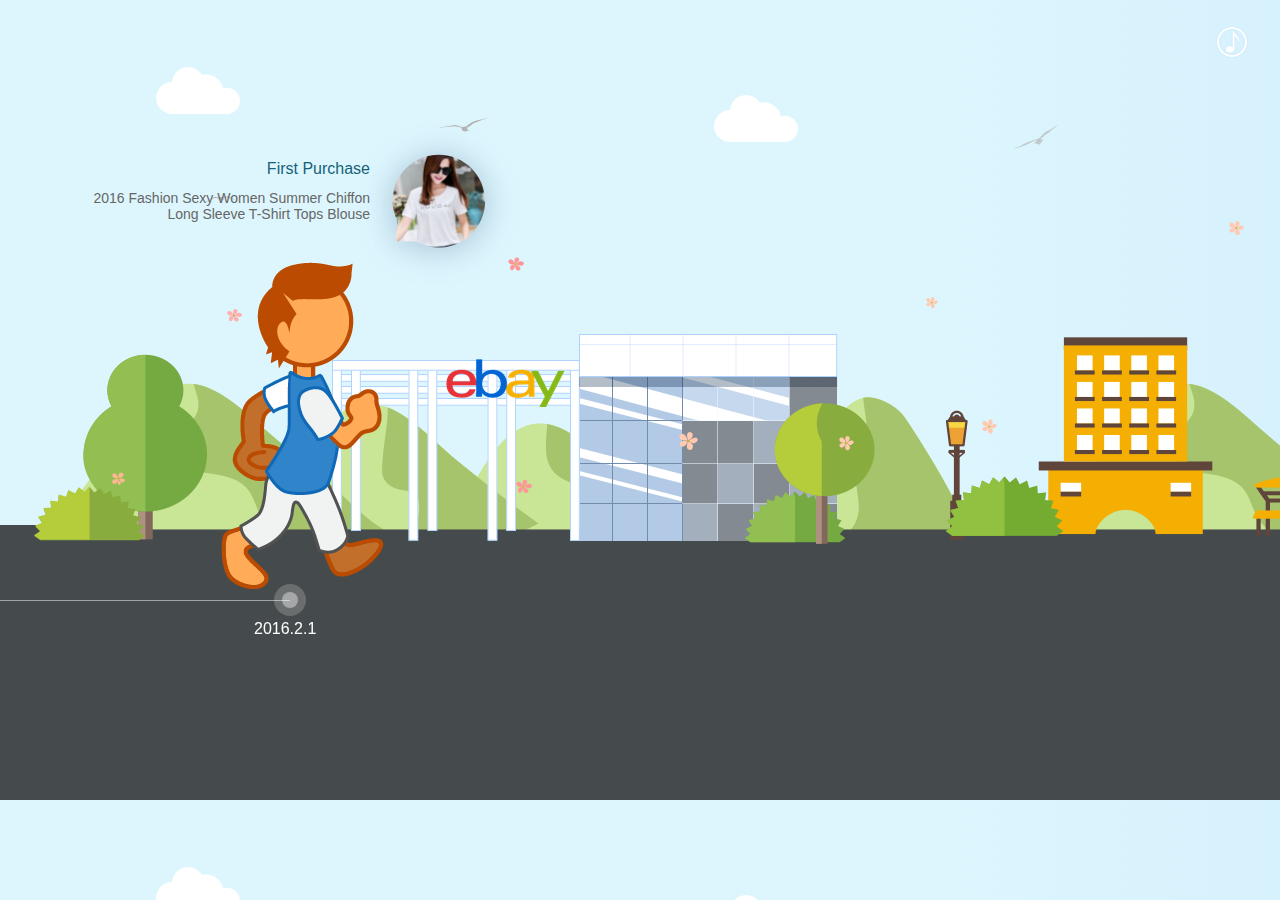
==== WALK_CYCLE/index.html @ 50c025f8 "1" ====
<!DOCTYPE html>
<html>
<head>
	<title></title>
	<style type="text/css">
		body{
			margin: 0;
			padding: 0;
			font-family: Verdana,sans-serif;
		}
		.bg-container{
			position: absolute;
			top: 0;
			left: 0;
			bottom: 0;
			right: 0;
			background-color: #454A4C;
			background-image: url(walking-bg.png);
			background-repeat-y: no-repeat;
		}
		.bg-animate{
			animation: bg-moving 60s;
			animation-timing-function: linear;
		}
		.people{
			position: absolute;
			top: 220px;
			left: 200px;
		}
		.walking{
			width: 200px;
			height: 400px;
			background-image: url(walking3.png);
			background-position: 0px 0px;	
		}
		.walking-animate{
			animation: walking-anim 1s infinite;
		}
		.line{
			width: 290px;
			height: 1px;
			background: rgba(255,255,255,0.5);
			top: 600px;
			position: relative;
		}
		.time-dot{
			width: 32px;
			height: 32px;
			background: rgba(255,255,255,0.2);
			border-radius: 50%;
			position: absolute;
			/*top: 585px;*/
			left: 274px;
			top: -16px;
		}
		.time-dot-small{
			width: 16px;
			height: 16px;
			background: rgba(255,255,255,0.4);
			border-radius: 50%;
			position: absolute;
			left: 282px;
			top: -8px;
		}
		.event-txt{
			color: #156279;
			width: 300px;
			text-align: right;
			position: absolute;
			left: 70px;
			top: 160px;
		}
		.discrip{
			font-size: 14px;
			padding-top: 12px;
			color: #666;
		}
		.time-txt{
			color: white;
			font-size: 16px;
			position: absolute;
			left: 254px;
			text-align: center;
			top: 20px;
		}
		.bubble{
			/*width: 160px;
			height: 160px;
			background: url(bubble.svg);
			background-repeat: no-repeat;*/
			position: fixed;
			left: 340px;
			top: 110px;
		}
		#fashion{
			background-image: url(fashion.jpg);
		}
		@keyframes walking-anim{
			0% {background-position-x: 1400px; }
			12.5% {background-position-x: 1400px; }
			12.501% {background-position-x: 1200px; }
			25% {background-position-x: 1200px; }
			25.001% {background-position-x: 1000px; }
			37.5% {background-position-x: 1000px; }
			37.501% {background-position-x: 800px; }
			50% {background-position-x: 800px; }
			50.001% {background-position-x: 600px; }
			62.5% {background-position-x: 600px; }
			62.501% {background-position-x: 400px; }
			75% {background-position-x: 400px; }
			75.001% {background-position-x: 200px; }
			87.5% {background-position-x: 200px; }
			87.501% {background-position-x: 0px; }
			99.9999% {background-position-x: 0px; }
		}
		@keyframes bg-moving{
			100% {background-position-x: 0px }
			0% {background-position-x: 8000px;}
		}
		.musicIcon{
			width: 36px;
			height: 36px;
			background-image: url(music.png);
			background-position: center;
			background-repeat: no-repeat;
			position: fixed;
			top: 24px;
			right: 30px;
		}
		.musicAnimate{
			animation: rotating 1.2s infinite;
			animation-timing-function: linear;
		}
		@keyframes rotating{
			0% {transform: rotate(0deg);}
			100% { transform: rotate(360deg); }
		}
		.dot-animate{
			animation: glowing .8s infinite;
		}
		@keyframes glowing{
			0%{
				transform: scale(0);
			}
			100%{
				transform: scale(1);
			}
		}
	</style>
</head>
<body>
<div class="bg-container bg-animate">
	<a href="javascript:playPause();"><div class="musicIcon musicAnimate" id="music_btn"></div></a>
	<audio id="music" autoplay="autoplay" loop="-1">
	<source src="mario_1.mp3" type="audio/mp3" />
		<source src="mario_1.ogg" type="audio/ogg" />
		<embed  src="mario_1.mp3" />
	</audio>
	<!-- <bgsound url="mario_1.mp3" loop=auto></bgsound> -->
	<div class="event-txt">
		First Purchase
		<div class="discrip">2016 Fashion Sexy Women Summer Chiffon Long Sleeve T-Shirt Tops Blouse</div>
	</div>
	<svg class="bubble" width="200" height="200"version="1.1" id="Layer_1" xmlns="http://www.w3.org/2000/svg" xmlns:xlink="http://www.w3.org/1999/xlink" x="0px" y="0px"
		 viewBox="0 0 150 150" enable-background="new 0 0 150 150" xml:space="preserve">
		 <defs>
		 	<pattern id="img1" patternUnits="userSpaceOnUse" width="160" height="160">
		 		<image xlink:href="fashion.jpg" x="30" y="30" width="90" height="90" />
		 	</pattern>
		 </defs>
	<g>
		<image overflow="visible" opacity="0.75" width="590" height="590" xlink:href="BFC8B6339AD39AA5.png"  transform="matrix(0.24 0 0 0.24 3.2668 -0.3968)"></image>
		<g>

			<path fill="url(#img1)" d="M74.1,33.6c-19.2,0-34.8,15.6-34.8,34.8c0,5.8,2.5,12.3,2.5,12.3c0.8,2.1,1.2,5.5,0.9,7.7l-0.9,6.8
				c-0.3,2.2,1.3,3.8,3.5,3.7l6.6-0.5c2.2-0.2,5.6,0.4,7.6,1.3c0,0,7.9,3.5,14.5,3.5c19.2,0,34.8-15.6,34.8-34.8S93.3,33.6,74.1,33.6
				z"/>
		</g>
	</g>
	</svg>

	<div class="people">
		<div class="walking walking-animate"></div>
	</div>

	<div class="line">
		<div class="time-dot dot-animate"></div>
		<div class="time-dot-small " ></div>
		<div class="time-txt">
			2016.2.1
		</div>
	</div>
</div>

	<script type="text/javascript">	
		function playPause() { 
		    var music = document.getElementById('music'); 
		    var music_btn = document.getElementById('music_btn'); 
		    if (music.paused){ 
		    	music.play();
		        music_btn.classList.add("musicAnimate");
		    } 
		    else { 
		         music.pause();  
		        music_btn.classList.remove("musicAnimate");
		    } 
		} 
	</script>
</body>
</html>
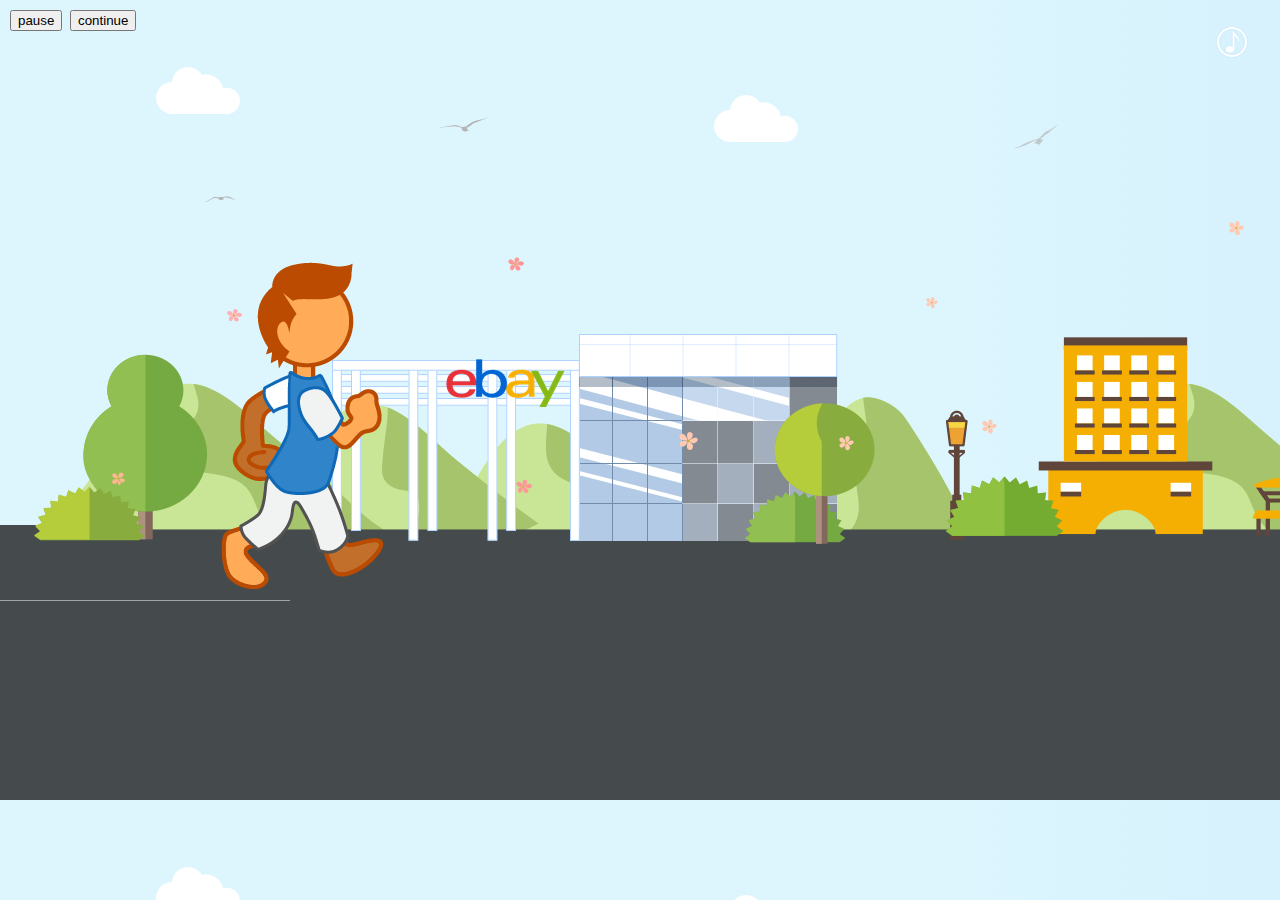
==== commit 0bada66e: "walk" ====
--- a/WALK_CYCLE/index.html
+++ b/WALK_CYCLE/index.html
@@ -15,10 +15,10 @@
 			bottom: 0;
 			right: 0;
 			background-color: #454A4C;
-			background-image: url(walking-bg.png);
-			background-repeat-y: no-repeat;
-		}
-		.bg-animate{
+			background-image: url(imgs/walking-bg.png);
+			background-repeat-y: no-repeat;	
+		}
+		.bg-animation{
 			animation: bg-moving 60s;
 			animation-timing-function: linear;
 		}
@@ -30,11 +30,9 @@
 		.walking{
 			width: 200px;
 			height: 400px;
-			background-image: url(walking3.png);
-			background-position: 0px 0px;	
-		}
-		.walking-animate{
-			animation: walking-anim 1s infinite;
+			background-image: url(imgs/walking3.png);
+			background-position: 0px 0px;
+			animation: walking-anim 1s infinite;	
 		}
 		.line{
 			width: 290px;
@@ -93,7 +91,7 @@
 			top: 110px;
 		}
 		#fashion{
-			background-image: url(fashion.jpg);
+			background-image: url(imgs/fashion.jpg);
 		}
 		@keyframes walking-anim{
 			0% {background-position-x: 1400px; }
@@ -117,10 +115,18 @@
 			100% {background-position-x: 0px }
 			0% {background-position-x: 8000px;}
 		}
+		@keyframes dot-moving{
+			0% {left: 0;}
+			100% {left: -8000px;}
+		}
+		.dot-moving{
+			animation: dot-moving 60s;
+			animation-timing-function: linear;
+		}
 		.musicIcon{
 			width: 36px;
 			height: 36px;
-			background-image: url(music.png);
+			background-image: url(imgs/music.png);
 			background-position: center;
 			background-repeat: no-repeat;
 			position: fixed;
@@ -146,64 +152,117 @@
 				transform: scale(1);
 			}
 		}
+		#pause{
+			position: fixed;
+			top: 10px;
+			left: 10px;
+		}
+		#continue{
+			position: fixed;
+			top: 10px;
+			left: 70px;
+		}
+		.animation-pause{
+			animation-play-state: paused;
+		}
+		.animation-running{
+			animation-play-state: running;
+		}
+		#shopping,#timeDot{
+			opacity: 0;
+			transition: opacity .4s;
+		}
+		#timeDot{
+			position: absolute;
+		}
 	</style>
+	<link rel="stylesheet" type="text/css" href="css/animate.css">
 </head>
 <body>
-<div class="bg-container bg-animate">
+<div class="bg-container bg-animation" id = "bg">
+	<a href="javascript:pauseAnimation();"><button id="pause">pause</button></a>
+	<a href="javascript:continueAnimation();"><button id="continue">continue</button></a>
 	<a href="javascript:playPause();"><div class="musicIcon musicAnimate" id="music_btn"></div></a>
 	<audio id="music" autoplay="autoplay" loop="-1">
-	<source src="mario_1.mp3" type="audio/mp3" />
-		<source src="mario_1.ogg" type="audio/ogg" />
-		<embed  src="mario_1.mp3" />
+	<source src="sound/mario_1.mp3" type="audio/mp3" />
+		<source src="sound/mario_1.ogg" type="audio/ogg" />
+		<embed  src="sound/mario_1.mp3" />
 	</audio>
 	<!-- <bgsound url="mario_1.mp3" loop=auto></bgsound> -->
-	<div class="event-txt">
-		First Purchase
-		<div class="discrip">2016 Fashion Sexy Women Summer Chiffon Long Sleeve T-Shirt Tops Blouse</div>
+	<div id="shopping">
+		<div class="event-txt">
+			First Purchase
+			<div class="discrip">2016 Fashion Sexy Women Summer Chiffon Long Sleeve T-Shirt Tops Blouse</div>
+		</div>
+		<svg class="bubble" width="200" height="200"version="1.1" id="Layer_1" xmlns="http://www.w3.org/2000/svg" xmlns:xlink="http://www.w3.org/1999/xlink" x="0px" y="0px"
+			 viewBox="0 0 150 150" enable-background="new 0 0 150 150" xml:space="preserve">
+			 <defs>
+			 	<pattern id="img1" patternUnits="userSpaceOnUse" width="160" height="160">
+			 		<image xlink:href="imgs/fashion.jpg" x="30" y="30" width="90" height="90" />
+			 	</pattern>
+			 </defs>
+			<g>
+				<image overflow="visible" opacity="0.75" width="590" height="590" xlink:href="imgs/BFC8B6339AD39AA5.png"  transform="matrix(0.24 0 0 0.24 3.2668 -0.3968)"></image>
+				<g>
+					<path fill="url(#img1)" d="M74.1,33.6c-19.2,0-34.8,15.6-34.8,34.8c0,5.8,2.5,12.3,2.5,12.3c0.8,2.1,1.2,5.5,0.9,7.7l-0.9,6.8
+						c-0.3,2.2,1.3,3.8,3.5,3.7l6.6-0.5c2.2-0.2,5.6,0.4,7.6,1.3c0,0,7.9,3.5,14.5,3.5c19.2,0,34.8-15.6,34.8-34.8S93.3,33.6,74.1,33.6
+						z"/>
+				</g>
+			</g>
+		</svg>
 	</div>
-	<svg class="bubble" width="200" height="200"version="1.1" id="Layer_1" xmlns="http://www.w3.org/2000/svg" xmlns:xlink="http://www.w3.org/1999/xlink" x="0px" y="0px"
-		 viewBox="0 0 150 150" enable-background="new 0 0 150 150" xml:space="preserve">
-		 <defs>
-		 	<pattern id="img1" patternUnits="userSpaceOnUse" width="160" height="160">
-		 		<image xlink:href="fashion.jpg" x="30" y="30" width="90" height="90" />
-		 	</pattern>
-		 </defs>
-	<g>
-		<image overflow="visible" opacity="0.75" width="590" height="590" xlink:href="BFC8B6339AD39AA5.png"  transform="matrix(0.24 0 0 0.24 3.2668 -0.3968)"></image>
-		<g>
-
-			<path fill="url(#img1)" d="M74.1,33.6c-19.2,0-34.8,15.6-34.8,34.8c0,5.8,2.5,12.3,2.5,12.3c0.8,2.1,1.2,5.5,0.9,7.7l-0.9,6.8
-				c-0.3,2.2,1.3,3.8,3.5,3.7l6.6-0.5c2.2-0.2,5.6,0.4,7.6,1.3c0,0,7.9,3.5,14.5,3.5c19.2,0,34.8-15.6,34.8-34.8S93.3,33.6,74.1,33.6
-				z"/>
-		</g>
-	</g>
-	</svg>
 
 	<div class="people">
-		<div class="walking walking-animate"></div>
+		<div class="walking" id="walking-people"></div>
 	</div>
 
 	<div class="line">
-		<div class="time-dot dot-animate"></div>
-		<div class="time-dot-small " ></div>
-		<div class="time-txt">
-			2016.2.1
+		<div id="timeDot">
+			<div class="time-dot dot-animate"></div>
+			<div class="time-dot-small " ></div>
+			<div class="time-txt">
+				2016.2.1
+			</div>
 		</div>
 	</div>
 </div>
 
-	<script type="text/javascript">	
+	<script type="text/javascript">
+		var people = document.getElementById('walking-people');
+		var bg = document.getElementById("bg");
+		var shopping = document.getElementById("shopping");
+		var timeDot = document.getElementById("timeDot");	
+
 		function playPause() { 
 		    var music = document.getElementById('music'); 
-		    var music_btn = document.getElementById('music_btn'); 
+		    var music_btn = document.getElementById('music_btn'); 		    
 		    if (music.paused){ 
 		    	music.play();
-		        music_btn.classList.add("musicAnimate");
+		    	music_btn.classList.remove("animation-pause");
+		        music_btn.classList.add("animation-running");  
 		    } 
 		    else { 
-		         music.pause();  
-		        music_btn.classList.remove("musicAnimate");
+		        music.pause();  
+		        music_btn.classList.remove("animation-running");
+		        music_btn.classList.add("animation-pause");
 		    } 
+		}
+		function pauseAnimation(){		
+			bg.classList.remove("animation-running");
+			bg.classList.add("animation-pause");
+			people.classList.remove("animation-running");
+			people.classList.add("animation-pause");
+			shopping.style.opacity = "1";
+			timeDot.style.opacity = "1";
+			timeDot.classList.remove("dot-moving");
+		} 
+		function continueAnimation(){	
+			bg.classList.remove("animation-pause");
+			bg.classList.add("animation-running");
+			people.classList.remove("animation-pause");
+			people.classList.add("animation-running");
+			shopping.style.opacity = "0";
+			timeDot.classList.add("dot-moving");
 		} 
 	</script>
 </body>
